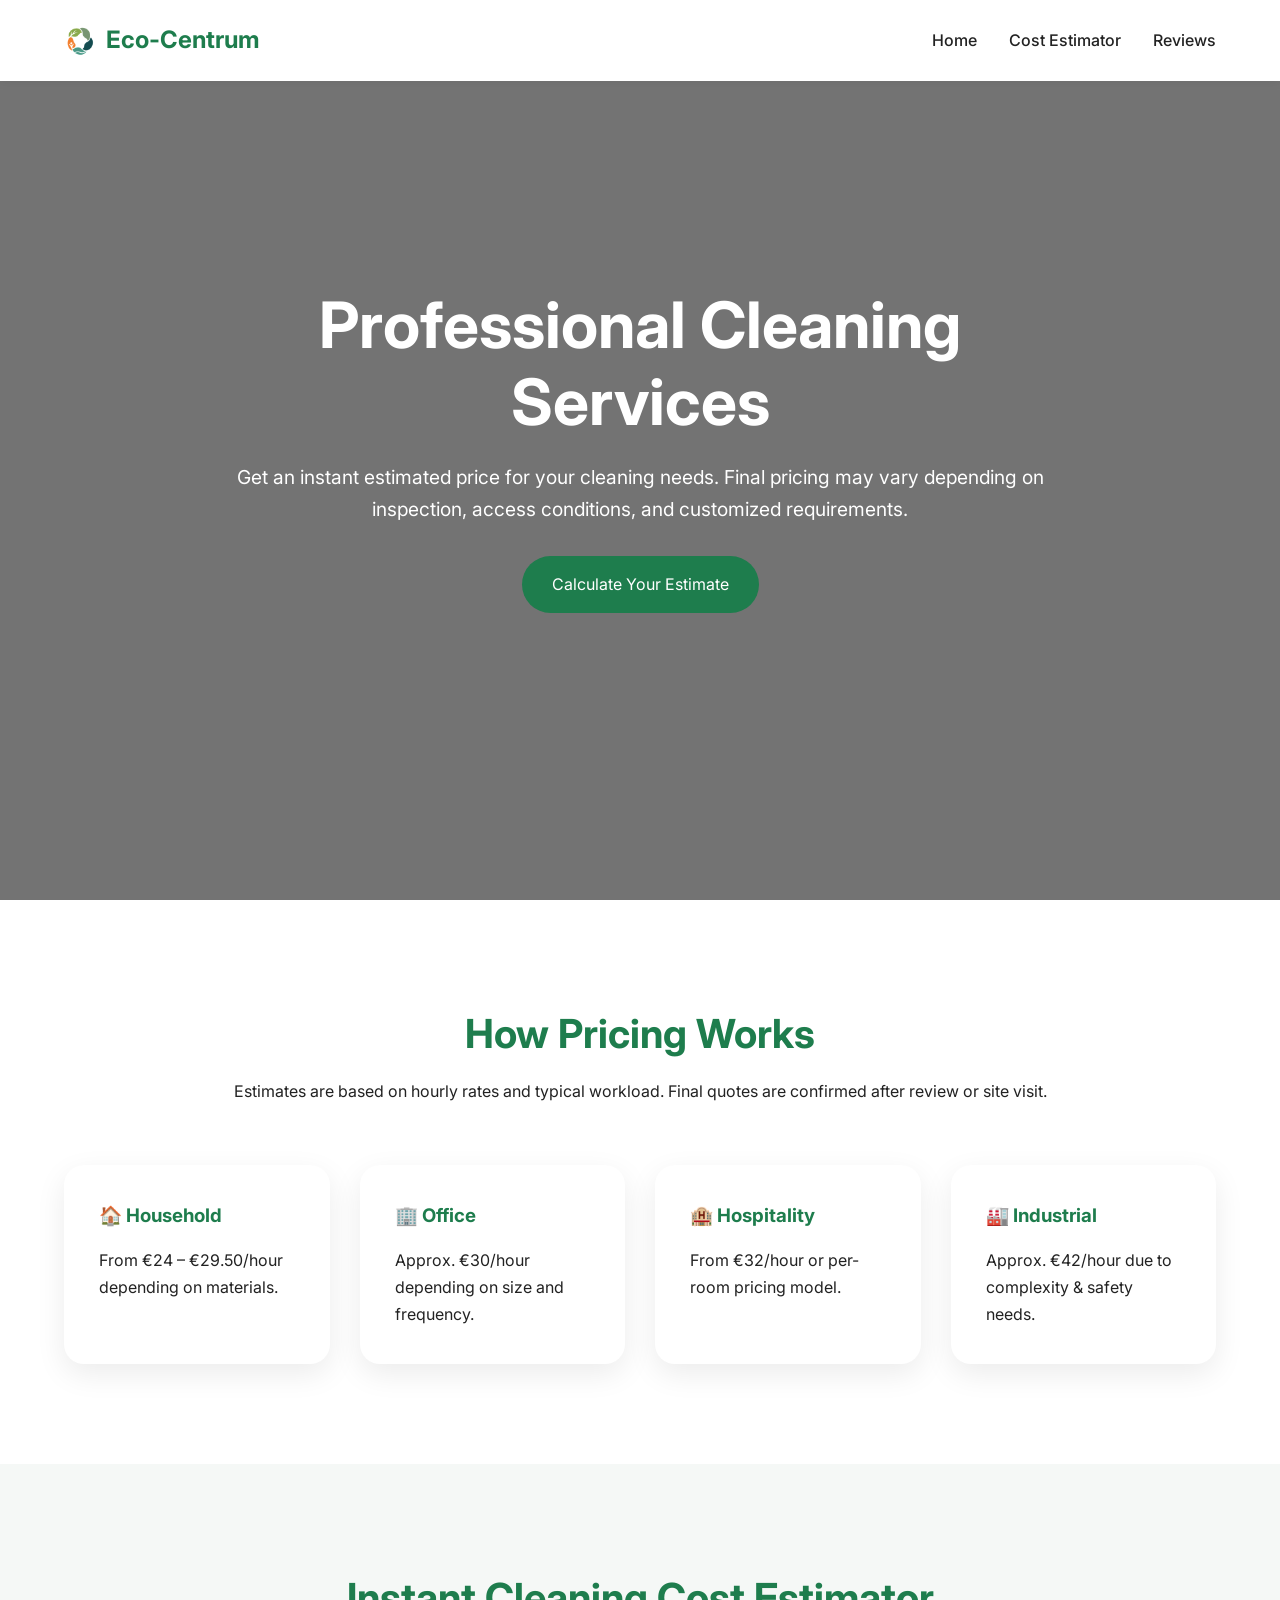
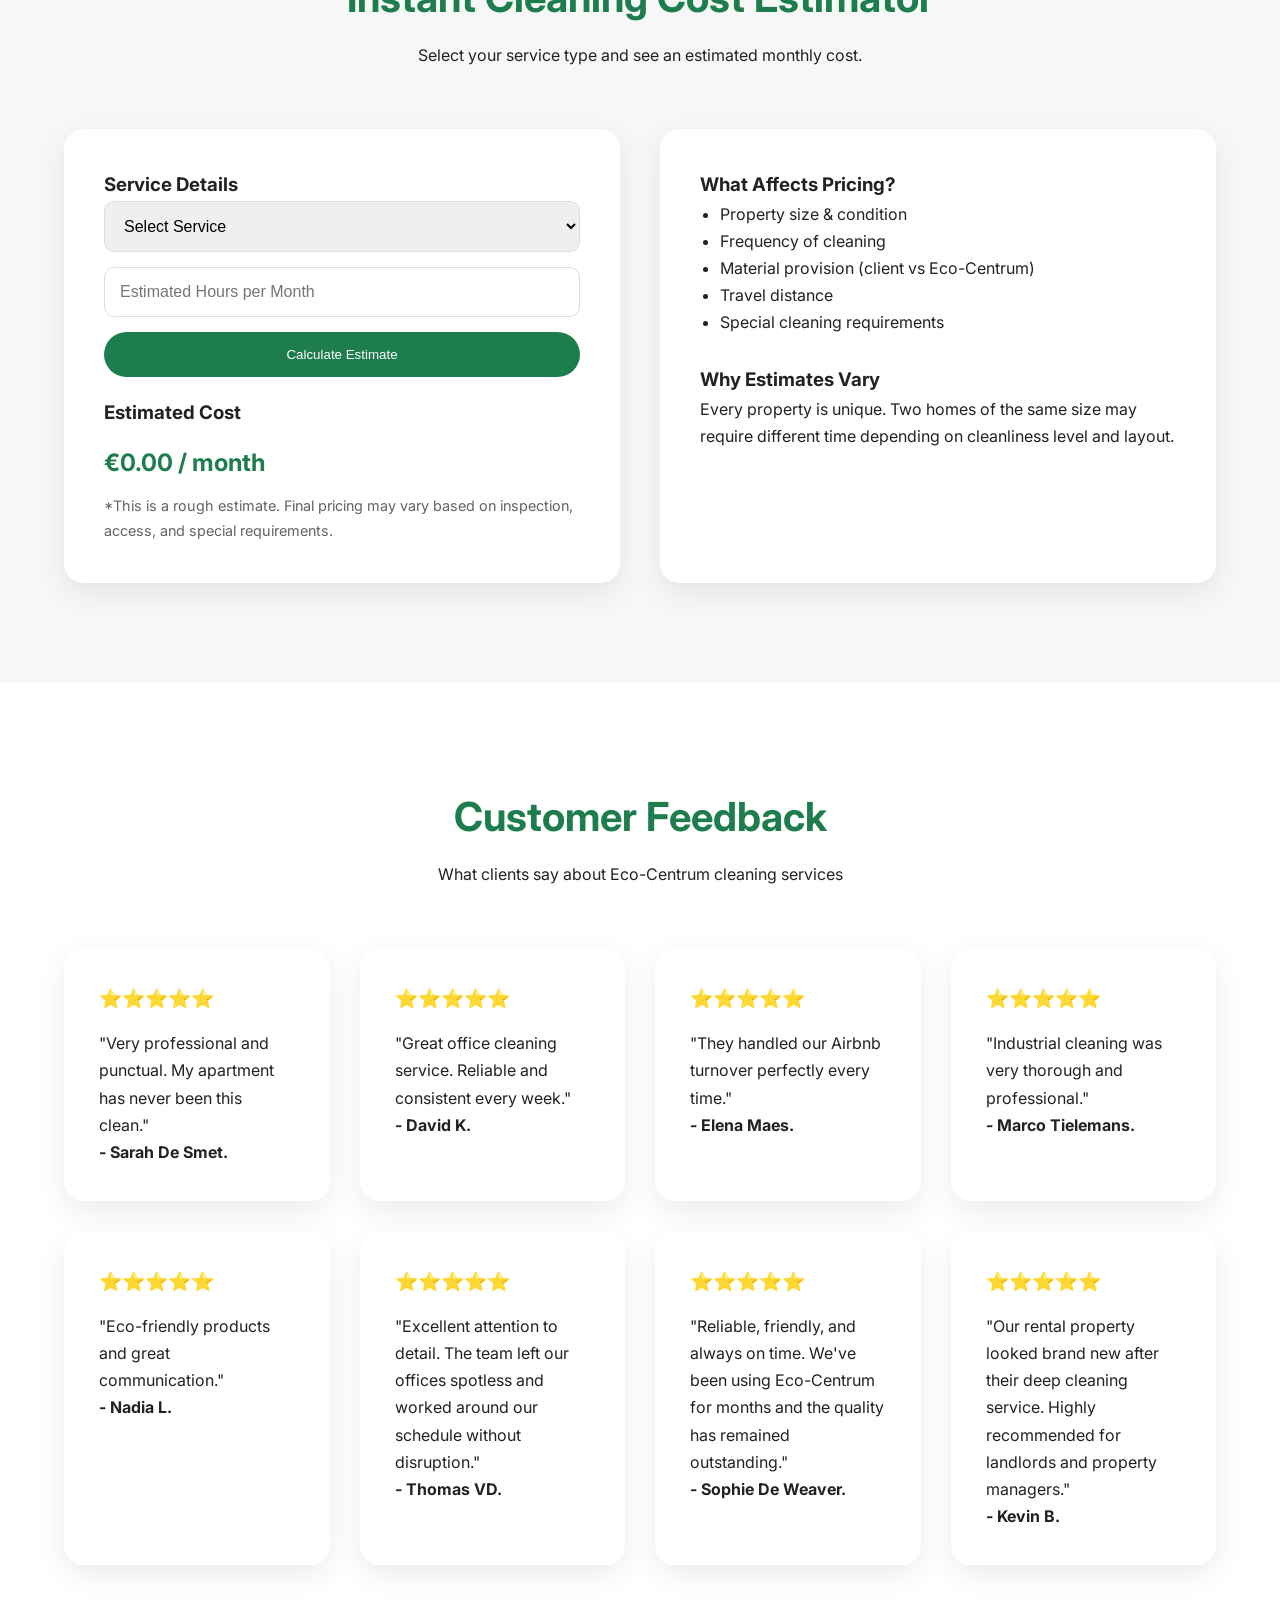
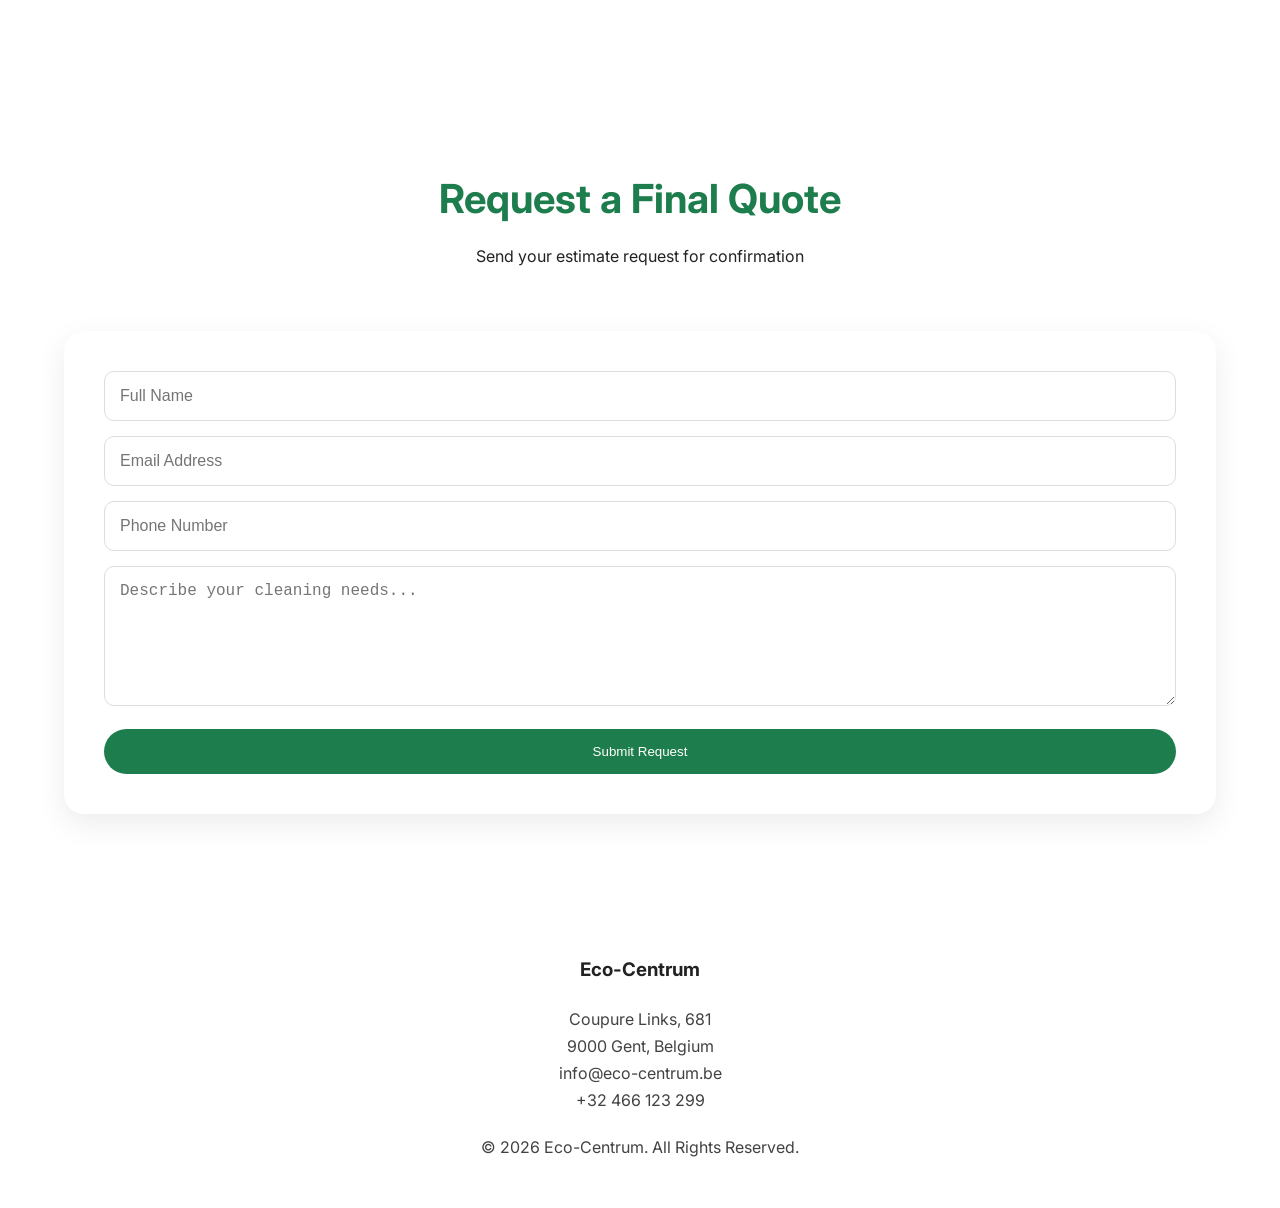
==== cleaning.html @ e6339eb9 "refactored the project structure for ease of future management. Created styles.css, main.js, & clean" ====
<!DOCTYPE html>
<html lang="en">
<head>

<meta charset="UTF-8">
<meta name="viewport" content="width=device-width, initial-scale=1.0">

<title>Eco-Centrum | Cleaning Services</title>

<link rel="preconnect" href="https://fonts.googleapis.com">
<link rel="preconnect" href="https://fonts.gstatic.com" crossorigin>

<link href="https://fonts.googleapis.com/css2?family=Inter:wght@300;400;500;600;700;800&display=swap" rel="stylesheet">

<link rel="stylesheet" href="css/style.css">

</head>

<body>

<header>
<div class="container">
<nav>

<a href="index.html" class="logo">
    <img src="favicon.png" class="logo-icon">
    <span>Eco-Centrum</span>
</a>

<ul class="nav-links">
    <li><a href="index.html">Home</a></li>
    <li><a href="#estimate">Cost Estimator</a></li>
    <li><a href="#reviews">Reviews</a></li>
</ul>

</nav>
</div>
</header>

<!-- HERO -->
<section class="hero hero-cleaning">

<div class="container hero-content">

<h1>Professional Cleaning Services</h1>

<p>
Get an instant estimated price for your cleaning needs.
Final pricing may vary depending on inspection,
access conditions, and customized requirements.
</p>

<a href="#estimate" class="btn">Calculate Your Estimate</a>

</div>

</section>

<!-- INFO -->
<section>

<div class="container">

<div class="section-title">
<h2>How Pricing Works</h2>
<p>
Estimates are based on hourly rates and typical workload.
Final quotes are confirmed after review or site visit.
</p>
</div>

<div class="services-grid">

<div class="card">
<h3>🏠 Household</h3>
<p>From €24 – €29.50/hour depending on materials.</p>
</div>

<div class="card">
<h3>🏢 Office</h3>
<p>Approx. €30/hour depending on size and frequency.</p>
</div>

<div class="card">
<h3>🏨 Hospitality</h3>
<p>From €32/hour or per-room pricing model.</p>
</div>

<div class="card">
<h3>🏭 Industrial</h3>
<p>Approx. €42/hour due to complexity & safety needs.</p>
</div>

</div>

</div>

</section>

<!-- ESTIMATOR -->
<section id="estimate" style="background:#F5F8F6;">

<div class="container">

<div class="section-title">
<h2>Instant Cleaning Cost Estimator</h2>
<p>Select your service type and see an estimated monthly cost.</p>
</div>

<div class="contact-wrapper">

<!-- FORM -->
<div class="contact-form">

<h3>Service Details</h3>

<select id="serviceType">
    <option value="">Select Service</option>
    <option value="household-basic">Household (Client Materials)</option>
    <option value="household-premium">Household (Eco Materials)</option>
    <option value="office">Office Cleaning</option>
    <option value="hospitality">Hospitality Cleaning</option>
    <option value="industrial">Industrial Cleaning</option>
</select>

<input type="number" id="hours" placeholder="Estimated Hours per Month">

<button class="btn" onclick="calculateEstimate()">
Calculate Estimate
</button>

<h3 style="margin-top:20px;">Estimated Cost</h3>

<div id="result" style="font-size:1.5rem;color:#1E7D4D;font-weight:700;">
€0.00 / month
</div>

<p style="font-size:0.9rem;opacity:0.7;margin-top:10px;">
*This is a rough estimate. Final pricing may vary based on inspection, access, and special requirements.
</p>

</div>

<!-- SUMMARY -->
<div class="quote-info">

<h3>What Affects Pricing?</h3>

<ul>
<li>Property size & condition</li>
<li>Frequency of cleaning</li>
<li>Material provision (client vs Eco-Centrum)</li>
<li>Travel distance</li>
<li>Special cleaning requirements</li>
</ul>

<br>

<h3>Why Estimates Vary</h3>

<p>
Every property is unique. Two homes of the same size may require different
time depending on cleanliness level and layout.
</p>

</div>

</div>

</div>

</section>

<!-- REVIEWS -->
<section id="reviews">

<div class="container">

<div class="section-title">
<h2>Customer Feedback</h2>
<p>What clients say about Eco-Centrum cleaning services</p>
</div>

<div class="services-grid">

<div class="card">
<h3>⭐⭐⭐⭐⭐</h3>
<p>"Very professional and punctual. My apartment has never been this clean."</p>
<p><strong>- Sarah De Smet.</strong></p>
</div>

<div class="card">
<h3>⭐⭐⭐⭐⭐</h3>
<p>"Great office cleaning service. Reliable and consistent every week."</p>
<p><strong>- David K.</strong></p>
</div>

<div class="card">
<h3>⭐⭐⭐⭐⭐</h3>
<p>"They handled our Airbnb turnover perfectly every time."</p>
<p><strong>- Elena Maes.</strong></p>
</div>

<div class="card">
<h3>⭐⭐⭐⭐⭐</h3>
<p>"Industrial cleaning was very thorough and professional."</p>
<p><strong>- Marco Tielemans.</strong></p>
</div>

<div class="card">
<h3>⭐⭐⭐⭐⭐</h3>
<p>"Eco-friendly products and great communication."</p>
<p><strong>- Nadia L.</strong></p>
</div>

<div class="card">
    <h3>⭐⭐⭐⭐⭐</h3>
    <p>"Excellent attention to detail. The team left our offices spotless and worked around our schedule without disruption."</p>
    <p><strong>- Thomas VD.</strong></p>
</div>

<div class="card">
    <h3>⭐⭐⭐⭐⭐</h3>
    <p>"Reliable, friendly, and always on time. We've been using Eco-Centrum for months and the quality has remained outstanding."</p>
    <p><strong>- Sophie De Weaver.</strong></p>
</div>

<div class="card">
    <h3>⭐⭐⭐⭐⭐</h3>
    <p>"Our rental property looked brand new after their deep cleaning service. Highly recommended for landlords and property managers."</p>
    <p><strong>- Kevin B.</strong></p>
</div>

</div>

</div>

</section>

<!-- CONTACT CTA -->
<section>

<div class="container">

<div class="section-title">
<h2>Request a Final Quote</h2>
<p>Send your estimate request for confirmation</p>
</div>

<form class="contact-form" action="https://formspree.io/f/mlgvylyp" method="POST">

<input type="text" name="name" placeholder="Full Name" required>
<input type="email" name="email" placeholder="Email Address" required>
<input type="tel" name="phone" placeholder="Phone Number">

<textarea name="message" rows="6" placeholder="Describe your cleaning needs..." required></textarea>

<input type="hidden" name="_subject" value="Cleaning Quote Request">

<button class="btn" type="submit">
Submit Request
</button>

</form>

</div>

</section>

<footer id="contact">

    <h3>Eco-Centrum</h3>

    <div class="footer-info">

        <p>Coupure Links, 681</p>
        <p>9000 Gent, Belgium</p>
        <p>info@eco-centrum.be</p>
        <p>+32 466 123 299</p>

    </div>

    <p style="margin-top:20px;">
        © 2026 Eco-Centrum. All Rights Reserved.
    </p>

</footer>

<script src="js/main.js"></script>

</body>
</html>
---- css/style.css ----
:root{
    --primary:#1E7D4D;
    --secondary:#F5F8F6;
    --dark:#222;
    --light:#fff;
    --shadow:0 10px 30px rgba(0,0,0,.08);
}

*{
    margin:0;
    padding:0;
    box-sizing:border-box;
}

html{
    scroll-behavior:smooth;
}

body{
    font-family:'Inter',sans-serif;
    color:var(--dark);
    line-height:1.7;
    background:white;
}

.container{
    width:90%;
    max-width:1200px;
    margin:auto;
}

header{
    position:fixed;
    top:0;
    width:100%;
    background:white;
    box-shadow:0 2px 10px rgba(0,0,0,.05);
    z-index:1000;
}

nav{
    display:flex;
    justify-content:space-between;
    align-items:center;
    padding:20px 0;
}

.logo{
    display:flex;
    align-items:center;
    gap:10px;
    text-decoration:none;
    color:var(--primary);
    font-weight:bold;
    font-size:24px;
}

.logo-icon{
    width:32px;
    height:32px;
    object-fit:contain;
}

.nav-links{
    display:flex;
    gap:2rem;
    list-style:none;
}

.nav-links a{
    text-decoration:none;
    color:var(--dark);
    font-weight:500;
}

.hero{
    min-height:100vh;
    display:flex;
    align-items:center;
    text-align:center;
    color:white;
    background-size:cover;
    background-position:center;
    background-repeat:no-repeat;
}

/* Homepage */
.hero-home{
    background:
    linear-gradient(
        rgba(0,0,0,.55),
        rgba(0,0,0,.55)
    ),
    url("https://images.unsplash.com/photo-1497366754035-f200968a6e72?auto=format&fit=crop&w=1600&q=80");
}

/* Cleaning page */
.hero-cleaning{
    background:
    linear-gradient(
        rgba(0,0,0,.55),
        rgba(0,0,0,.55)
    ),
    url("https://images.unsplash.com/photo-1581578731548-c64695cc6952?auto=format&fit=crop&w=1600&q=80");
}

.hero-content{
    max-width:850px;
    margin:auto;
}

.hero h1{
    font-size:4rem;
    line-height:1.2;
    margin-bottom:20px;
}

.hero p{
    font-size:1.2rem;
    margin-bottom:30px;
}

.btn{
    display:inline-block;
    background:var(--primary);
    color:white;
    text-decoration:none;
    padding:15px 30px;
    border-radius:50px;
    transition:.3s;
    border:none;
    cursor:pointer;
}

.btn:hover{
    transform:translateY(-3px);
}

section{
    padding:100px 0;
}

.section-title{
    text-align:center;
    margin-bottom:60px;
}

.section-title h2{
    font-size:2.5rem;
    color:var(--primary);
    margin-bottom:10px;
}

.services-grid{
    display:grid;
    grid-template-columns:repeat(auto-fit,minmax(250px,1fr));
    gap:30px;
}

.card{
    background:white;
    padding:35px;
    border-radius:20px;
    box-shadow:var(--shadow);
    transition:.3s;
}

.card:hover{
    transform:translateY(-8px);
}

.card h3{
    color:var(--primary);
    margin-bottom:15px;
}

.card-link{
    text-decoration:none;
    color:inherit;
    display:block;
}

.about{
    background:var(--secondary);
}

.about-content{
    max-width:900px;
    margin:auto;
    text-align:center;
}

.contact-section{
    background:var(--secondary);
}

.contact-wrapper{
    display:grid;
    grid-template-columns:1fr 1fr;
    gap:40px;
}

.contact-info,
.contact-form,
.quote-info{
    background:white;
    padding:40px;
    border-radius:20px;
    box-shadow:var(--shadow);
}

.contact-form input,
.contact-form select,
.contact-form textarea{
    width:100%;
    padding:15px;
    margin-bottom:15px;
    border:1px solid #ddd;
    border-radius:10px;
    font-size:1rem;
}

.contact-form textarea{
    resize:vertical;
}

.contact-form button{
    width:100%;
}

footer{
    background:white;
    text-align:center;
    padding:40px;
}

.footer-info{
    margin-top:20px;
}

footer p{
    opacity:.85;
}

ul{
    margin-left:20px;
}

/* Cleaning page estimate result */

#result{
    font-size:1.5rem;
    color:var(--primary);
    font-weight:700;
    margin-top:15px;
}

@media(max-width:768px){

    .hero h1{
        font-size:2.5rem;
    }

    .nav-links{
        display:none;
    }

    .contact-wrapper{
        grid-template-columns:1fr;
    }

}
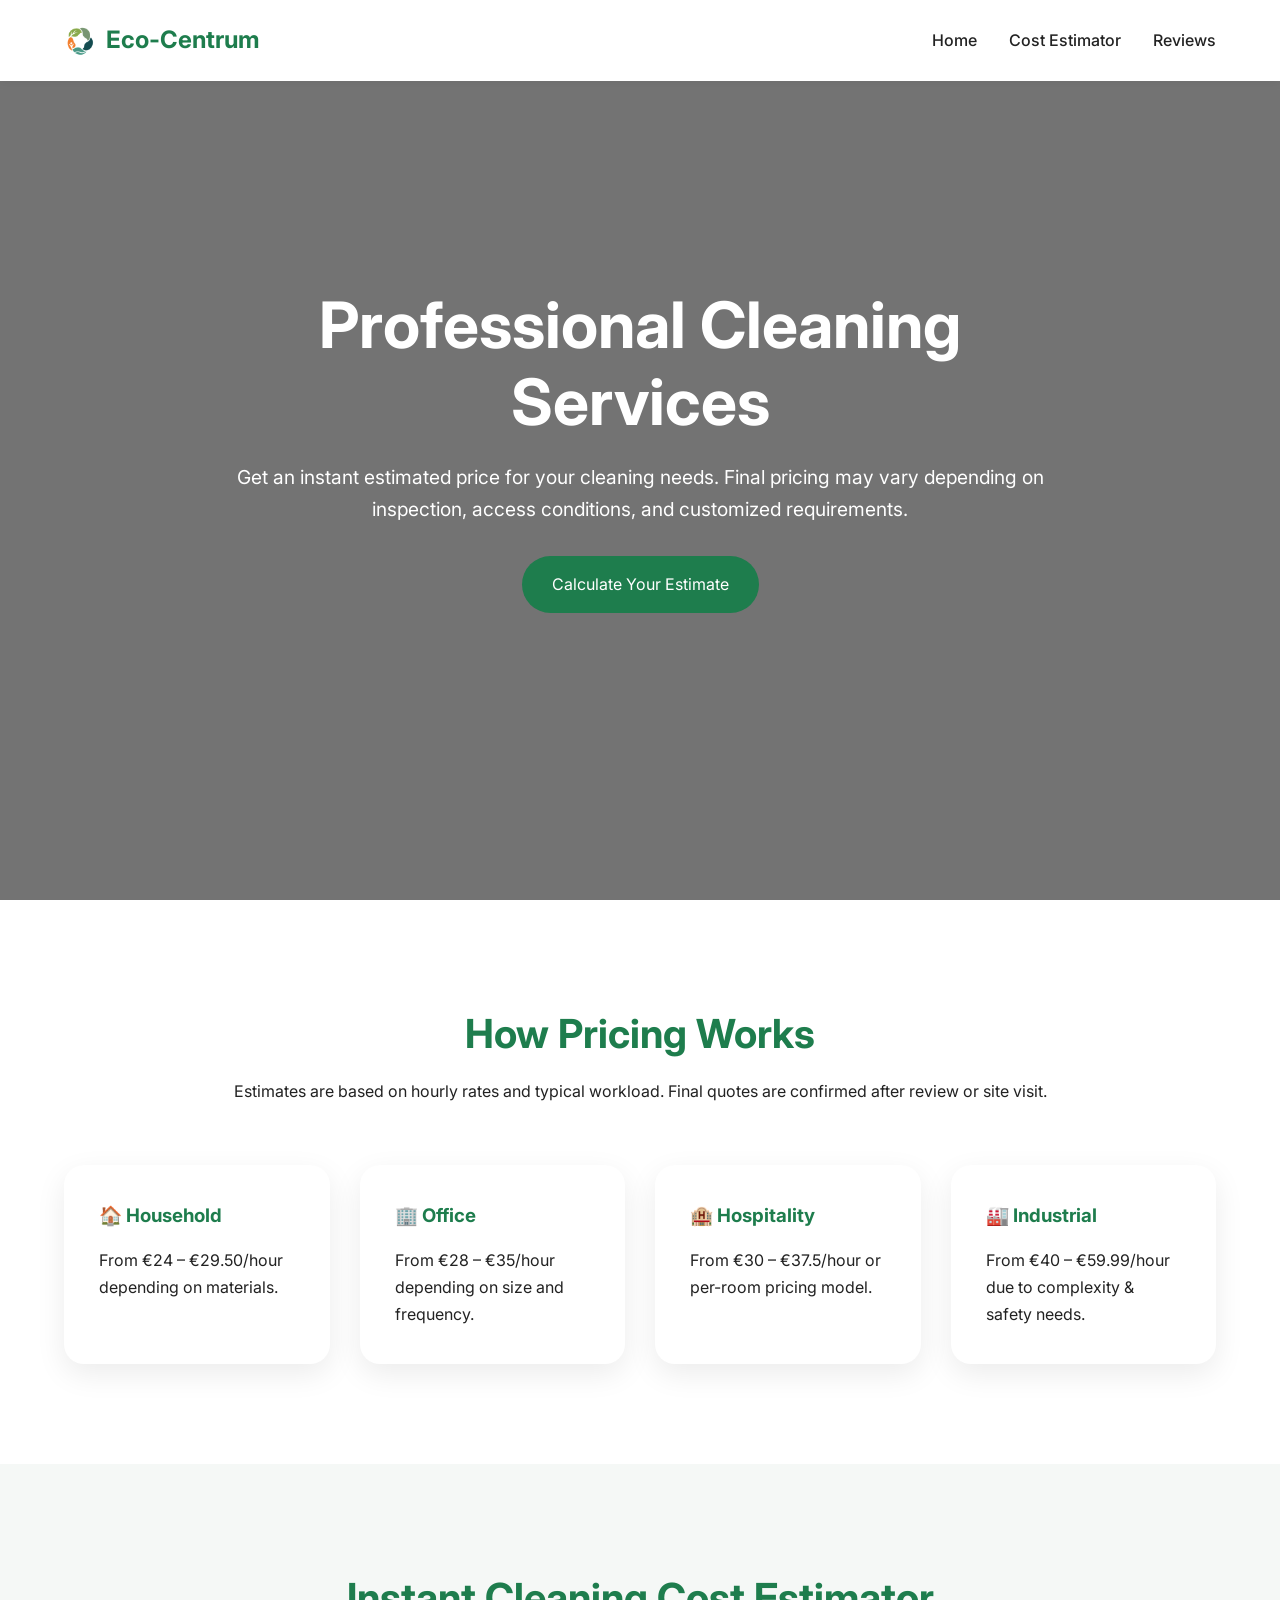
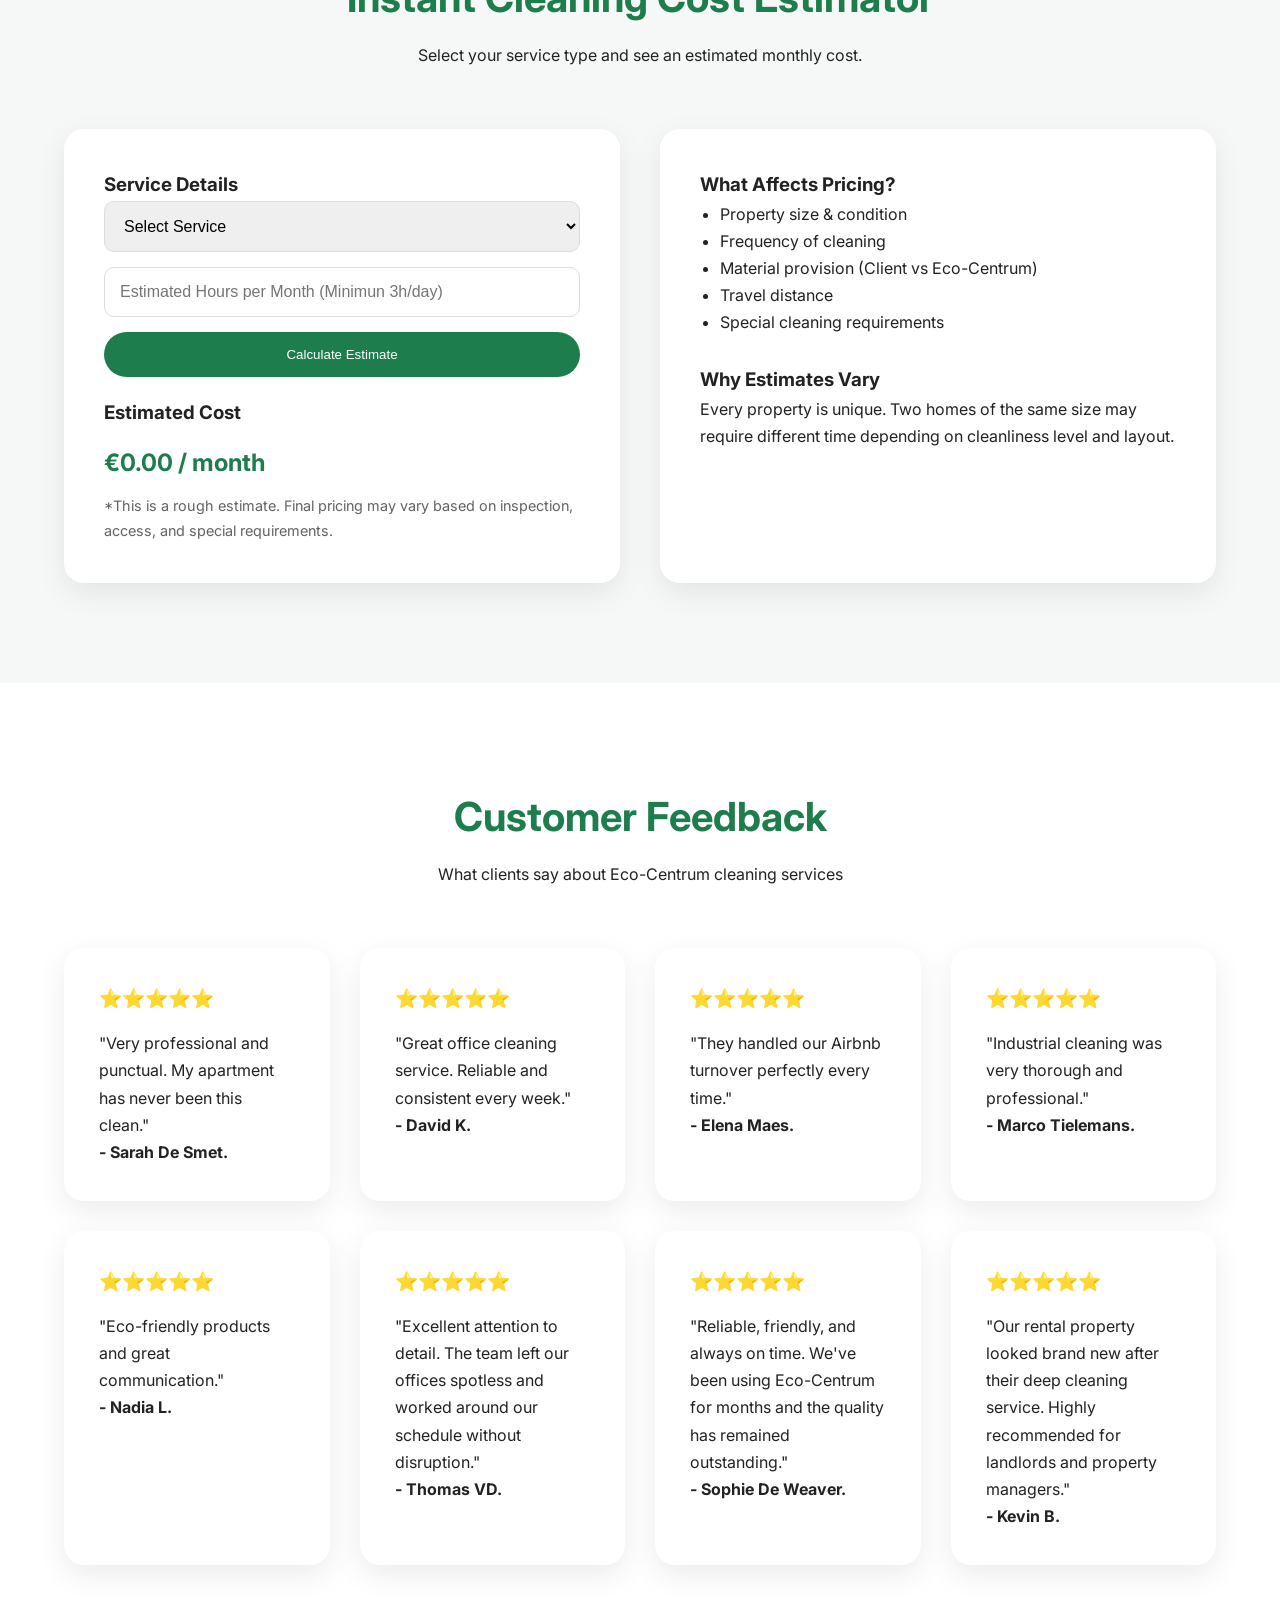
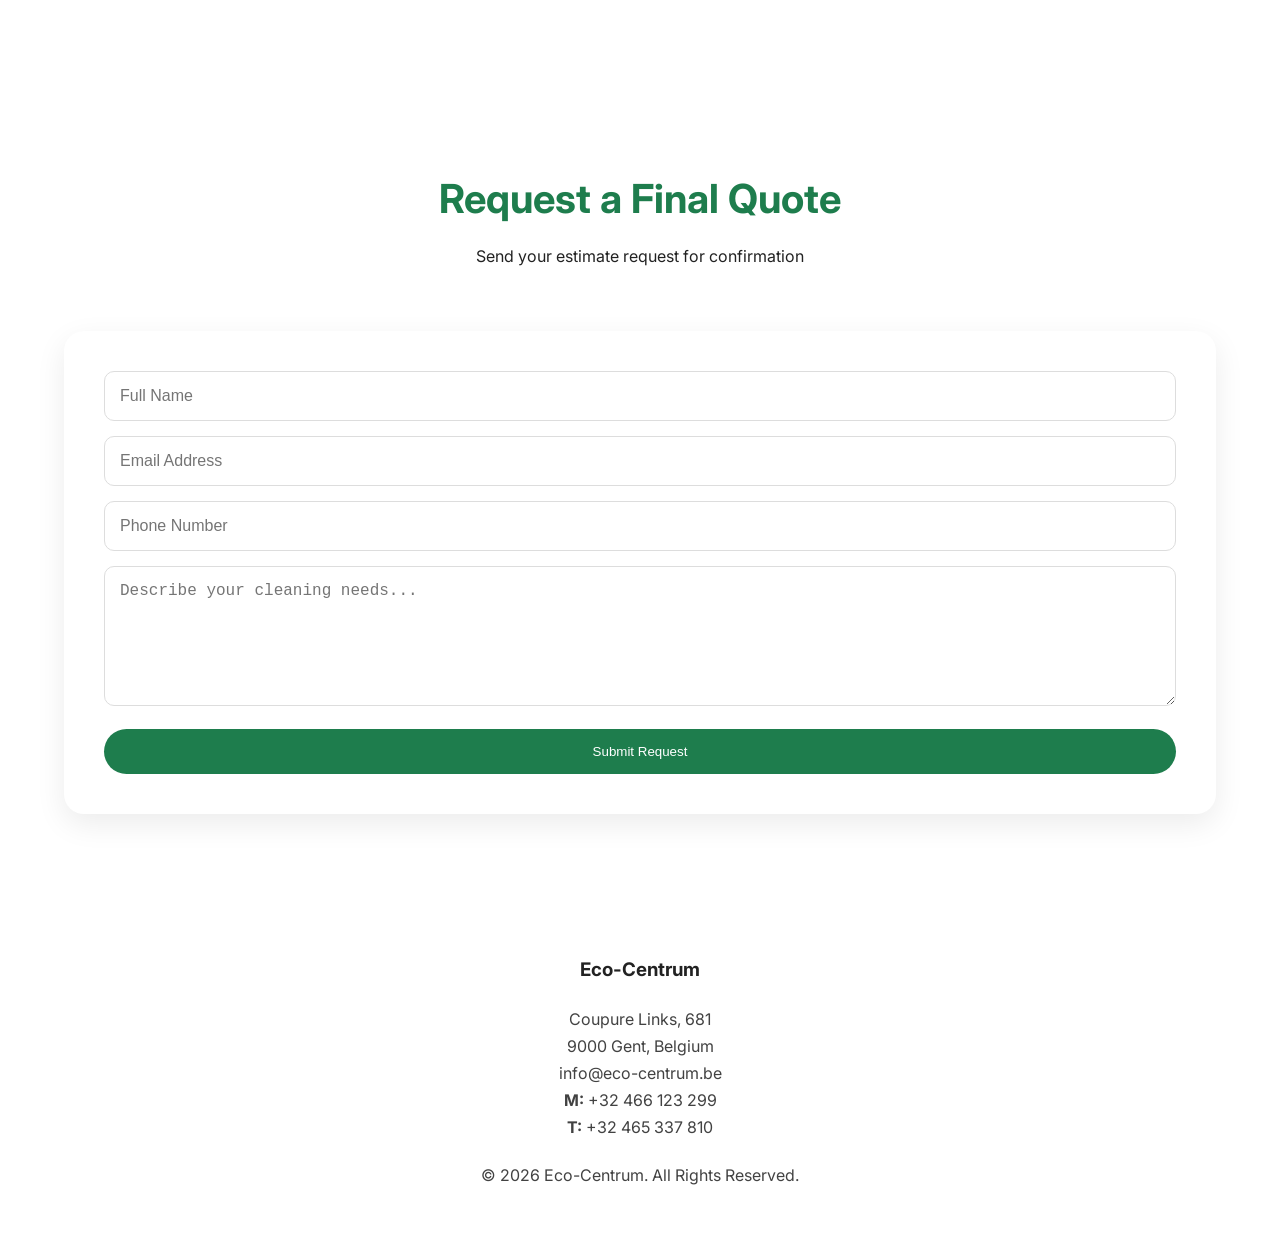
==== commit 09f986b3: "Added Ken's number to both cleaning & index html" ====
--- a/cleaning.html
+++ b/cleaning.html
@@ -9,6 +9,7 @@
 
 <link rel="preconnect" href="https://fonts.googleapis.com">
 <link rel="preconnect" href="https://fonts.gstatic.com" crossorigin>
+<link rel="icon" type="image/png" href="favicon.png">
 
 <link href="https://fonts.googleapis.com/css2?family=Inter:wght@300;400;500;600;700;800&display=swap" rel="stylesheet">
 
@@ -78,17 +79,17 @@
 
 <div class="card">
 <h3>🏢 Office</h3>
-<p>Approx. €30/hour depending on size and frequency.</p>
+<p>From €28 – €35/hour depending on size and frequency.</p>
 </div>
 
 <div class="card">
 <h3>🏨 Hospitality</h3>
-<p>From €32/hour or per-room pricing model.</p>
+<p>From €30 – €37.5/hour or per-room pricing model.</p>
 </div>
 
 <div class="card">
 <h3>🏭 Industrial</h3>
-<p>Approx. €42/hour due to complexity & safety needs.</p>
+<p>From €40 – €59.99/hour due to complexity & safety needs.</p>
 </div>
 
 </div>
@@ -117,13 +118,13 @@
 <select id="serviceType">
     <option value="">Select Service</option>
     <option value="household-basic">Household (Client Materials)</option>
-    <option value="household-premium">Household (Eco Materials)</option>
+    <option value="household-premium">Household (Eco-Centrum Materials)</option>
     <option value="office">Office Cleaning</option>
     <option value="hospitality">Hospitality Cleaning</option>
     <option value="industrial">Industrial Cleaning</option>
 </select>
 
-<input type="number" id="hours" placeholder="Estimated Hours per Month">
+<input type="number" id="hours" placeholder="Estimated Hours per Month (Minimun 3h/day)">
 
 <button class="btn" onclick="calculateEstimate()">
 Calculate Estimate
@@ -149,7 +150,7 @@
 <ul>
 <li>Property size & condition</li>
 <li>Frequency of cleaning</li>
-<li>Material provision (client vs Eco-Centrum)</li>
+<li>Material provision (Client vs Eco-Centrum)</li>
 <li>Travel distance</li>
 <li>Special cleaning requirements</li>
 </ul>
@@ -276,7 +277,8 @@
         <p>Coupure Links, 681</p>
         <p>9000 Gent, Belgium</p>
         <p>info@eco-centrum.be</p>
-        <p>+32 466 123 299</p>
+        <p><strong>M:</strong> +32 466 123 299</p>
+        <p><strong>T:</strong> +32 465 337 810</p>
 
     </div>
 
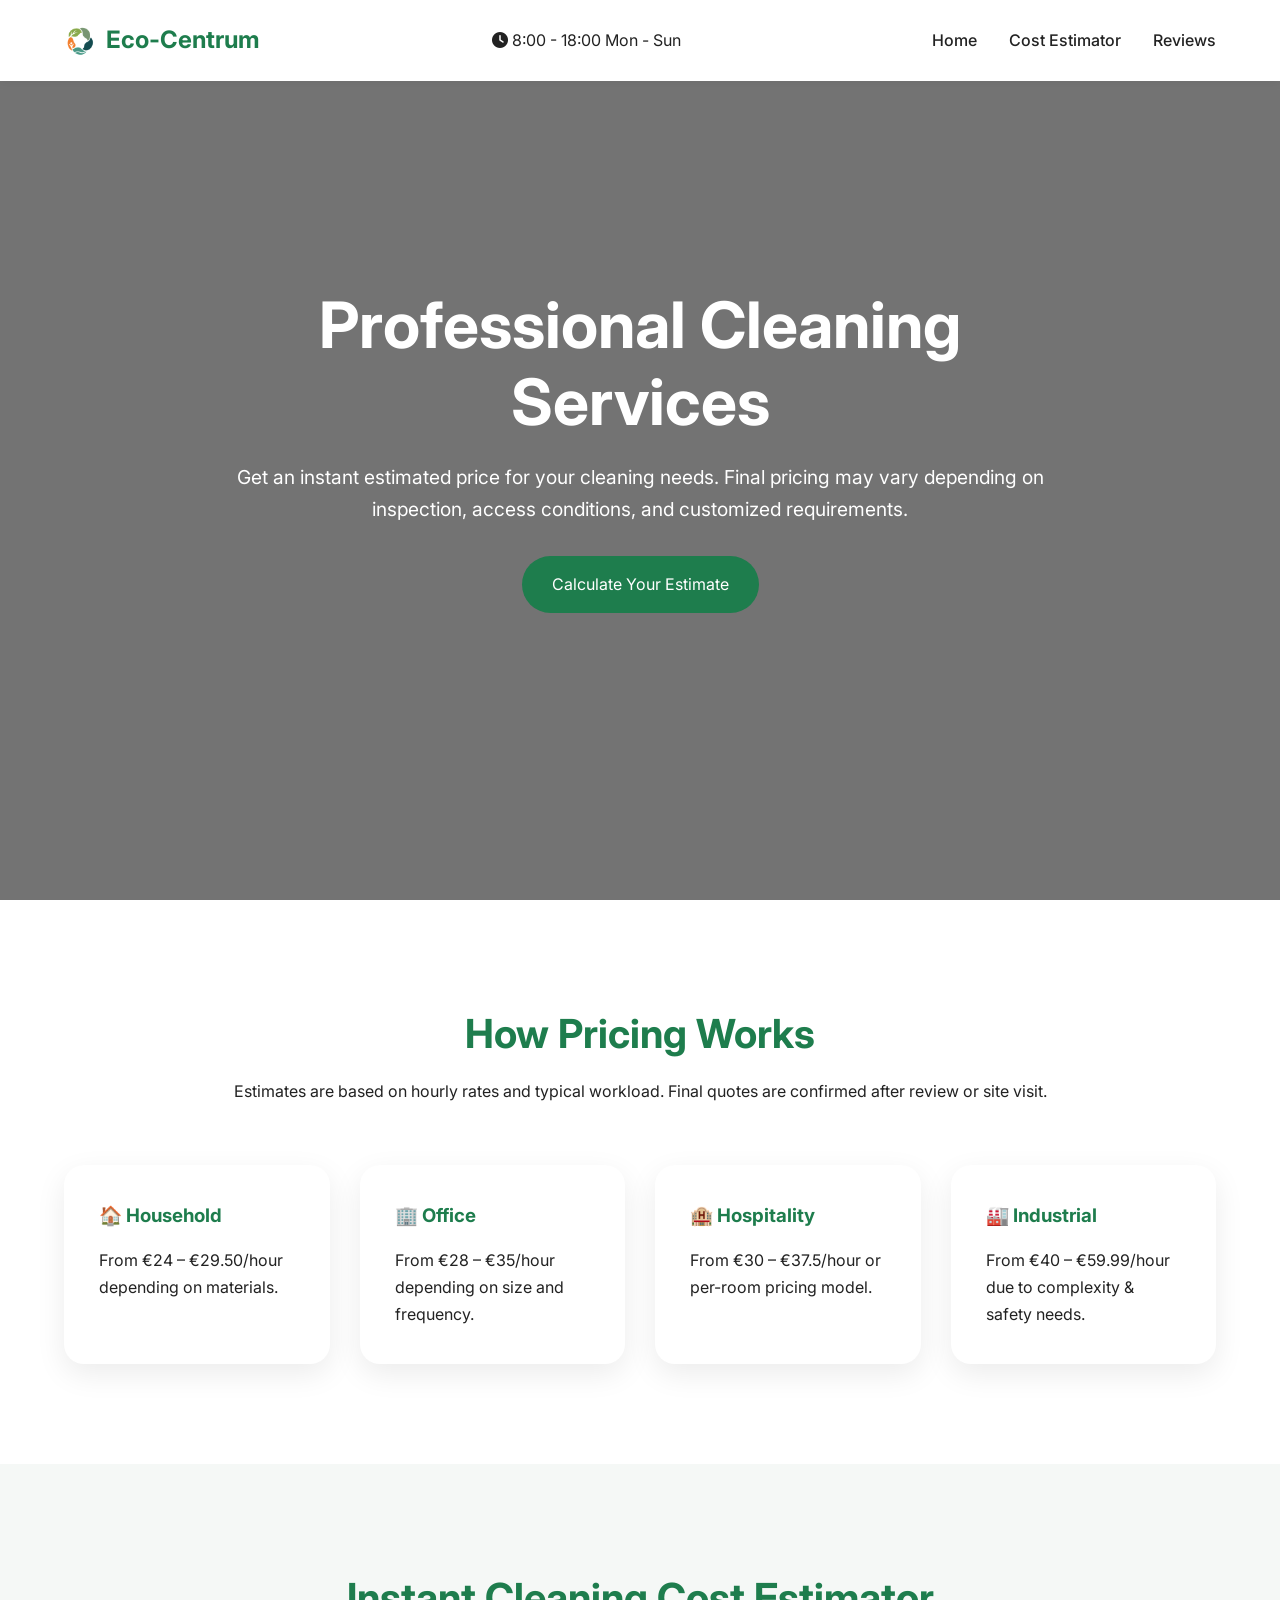
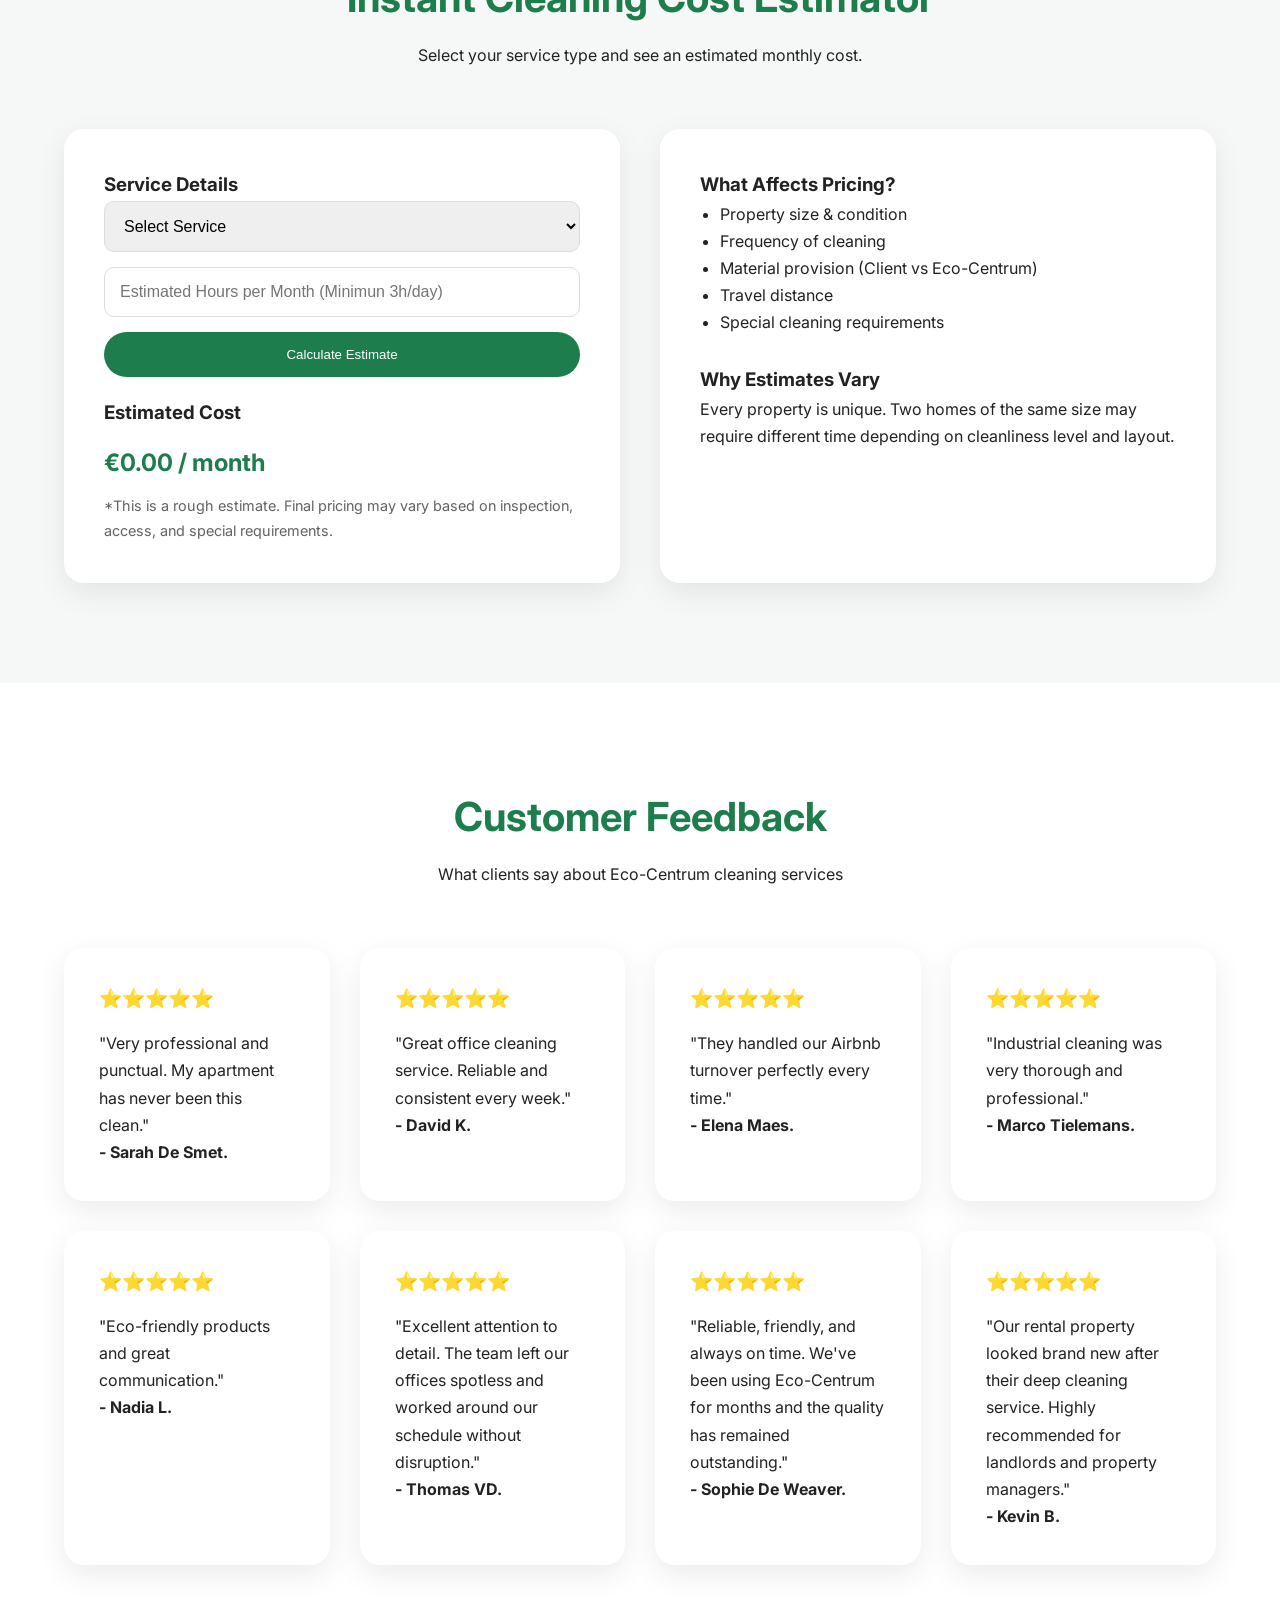
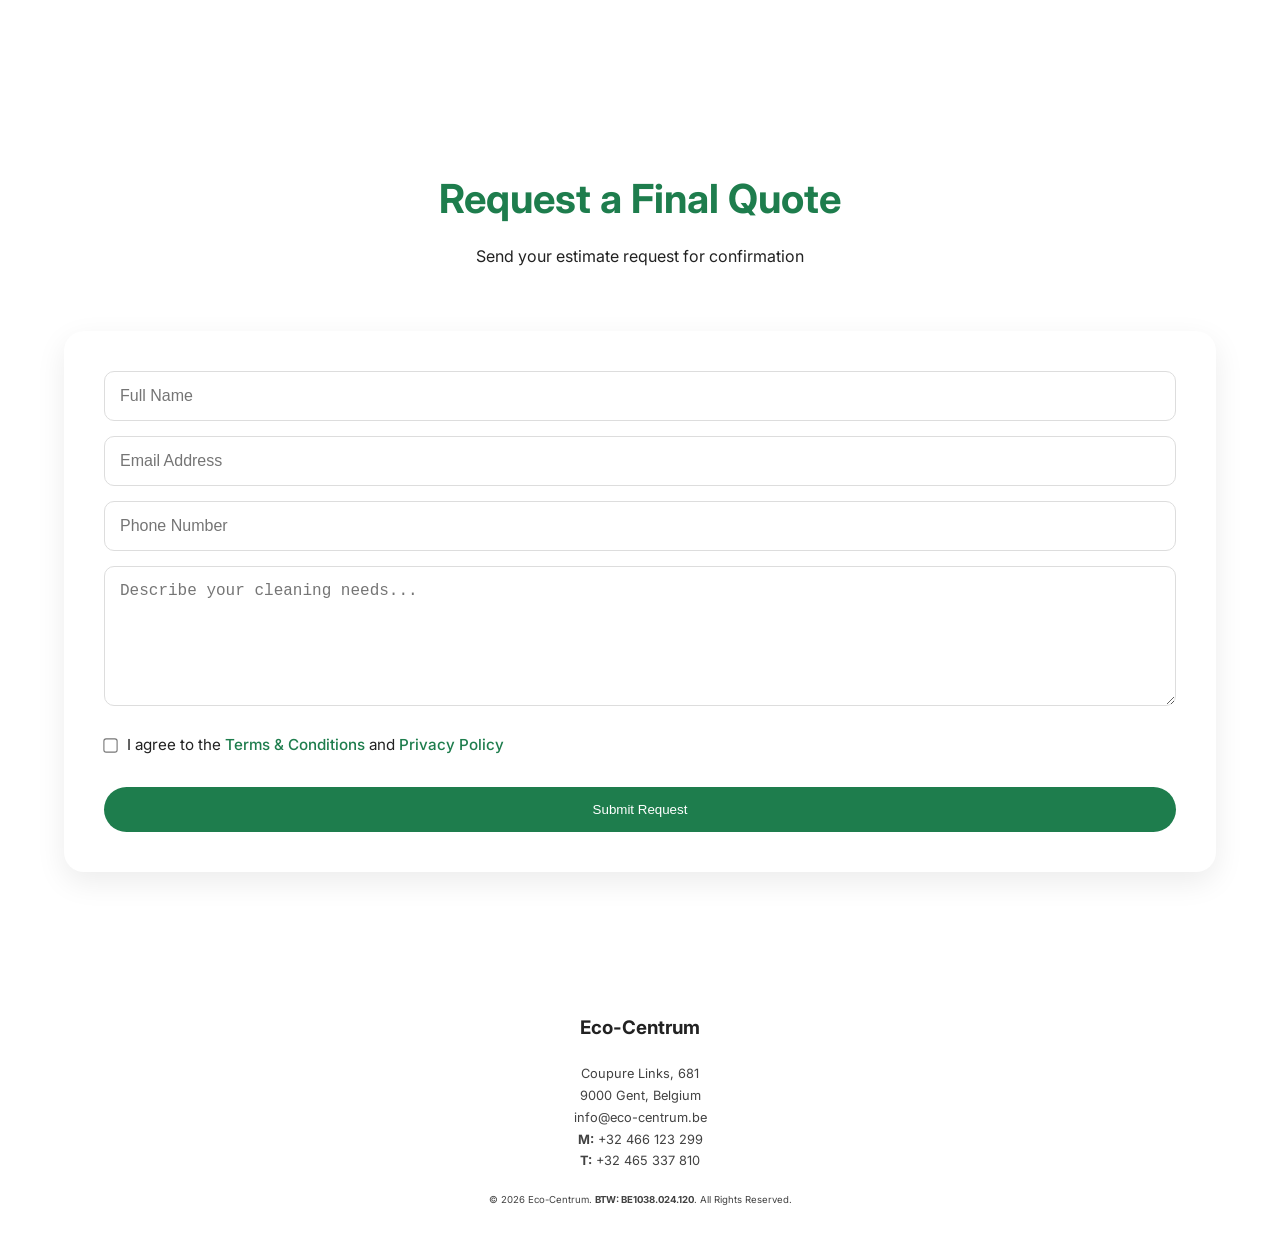
==== commit cf6aa8d7: "Added the terms & conditions checkbox and reduced font size in the footer" ====
--- a/cleaning.html
+++ b/cleaning.html
@@ -11,6 +11,7 @@
 <link rel="preconnect" href="https://fonts.gstatic.com" crossorigin>
 <link rel="icon" type="image/png" href="favicon.png">
 
+<link rel="stylesheet" href="https://cdnjs.cloudflare.com/ajax/libs/font-awesome/6.5.0/css/all.min.css">
 <link href="https://fonts.googleapis.com/css2?family=Inter:wght@300;400;500;600;700;800&display=swap" rel="stylesheet">
 
 <link rel="stylesheet" href="css/style.css">
@@ -27,6 +28,10 @@
     <img src="favicon.png" class="logo-icon">
     <span>Eco-Centrum</span>
 </a>
+
+<p>
+<i class="fa-solid fa-clock"></i> 8:00 - 18:00 Mon - Sun
+</p>
 
 <ul class="nav-links">
     <li><a href="index.html">Home</a></li>
@@ -124,7 +129,7 @@
     <option value="industrial">Industrial Cleaning</option>
 </select>
 
-<input type="number" id="hours" placeholder="Estimated Hours per Month (Minimun 3h/day)">
+<input type="number"  min="0" id="hours" placeholder="Estimated Hours per Month (Minimun 3h/day)">
 
 <button class="btn" onclick="calculateEstimate()">
 Calculate Estimate
@@ -258,6 +263,19 @@
 
 <input type="hidden" name="_subject" value="Cleaning Quote Request">
 
+<div class="terms-checkbox">
+    <label class="checkbox-line">
+        <input type="checkbox" name="consent" required>
+
+        <span>
+            I agree to the
+            <a href="terms.html" target="_blank">Terms & Conditions</a>
+            and
+            <a href="privacy.html" target="_blank">Privacy Policy</a>
+        </span>
+    </label>
+</div>
+
 <button class="btn" type="submit">
 Submit Request
 </button>
@@ -272,7 +290,7 @@
 
     <h3>Eco-Centrum</h3>
 
-    <div class="footer-info">
+    <div class="footer-info" style="font-size:0.8rem;">
 
         <p>Coupure Links, 681</p>
         <p>9000 Gent, Belgium</p>
@@ -282,8 +300,8 @@
 
     </div>
 
-    <p style="margin-top:20px;">
-        © 2026 Eco-Centrum. All Rights Reserved.
+    <p style="margin-top:20px; font-size:0.6rem;">
+        © 2026 Eco-Centrum. <strong>BTW: BE1038.024.120</strong>. All Rights Reserved.
     </p>
 
 </footer>
--- a/css/style.css
+++ b/css/style.css
@@ -269,4 +269,78 @@
         grid-template-columns:1fr;
     }
 
+}
+
+/* Privacy / Terms documents */
+
+.policy-content{
+    line-height:1.9;
+}
+
+.policy-content h3{
+    color:var(--primary);
+    margin-top:40px;
+    margin-bottom:15px;
+}
+
+.policy-content p,
+.policy-content li{
+    margin-bottom:15px;
+}
+
+.policy-content ul{
+    margin-left:25px;
+}
+
+/* Hero image specifically for policy pages */
+
+.policy-hero{
+    background:
+    linear-gradient(
+        rgba(0,0,0,.55),
+        rgba(0,0,0,.55)
+    ),
+    url("images/privacy-hero.jpg");
+
+    background-size:cover;
+    background-position:center;
+}
+
+
+/* Terms and Privacy checkbox */
+
+.terms-checkbox {
+    margin: 5px 0 30px;
+}
+
+.checkbox-line {
+    display: flex;
+    align-items: center;
+    gap: 10px;
+    font-size: 0.95rem;
+    line-height: 1.5;
+    cursor: pointer;
+}
+
+.checkbox-line input[type="checkbox"] {
+    width: auto;
+    margin: 0;
+    padding: 0;
+    flex-shrink: 0;
+    accent-color: var(--primary);
+    transform: scale(1.1);
+}
+
+.checkbox-line span {
+    color: var(--dark);
+}
+
+.checkbox-line a {
+    color: var(--primary);
+    text-decoration: none;
+    font-weight: 500;
+}
+
+.checkbox-line a:hover {
+    text-decoration: underline;
 }
